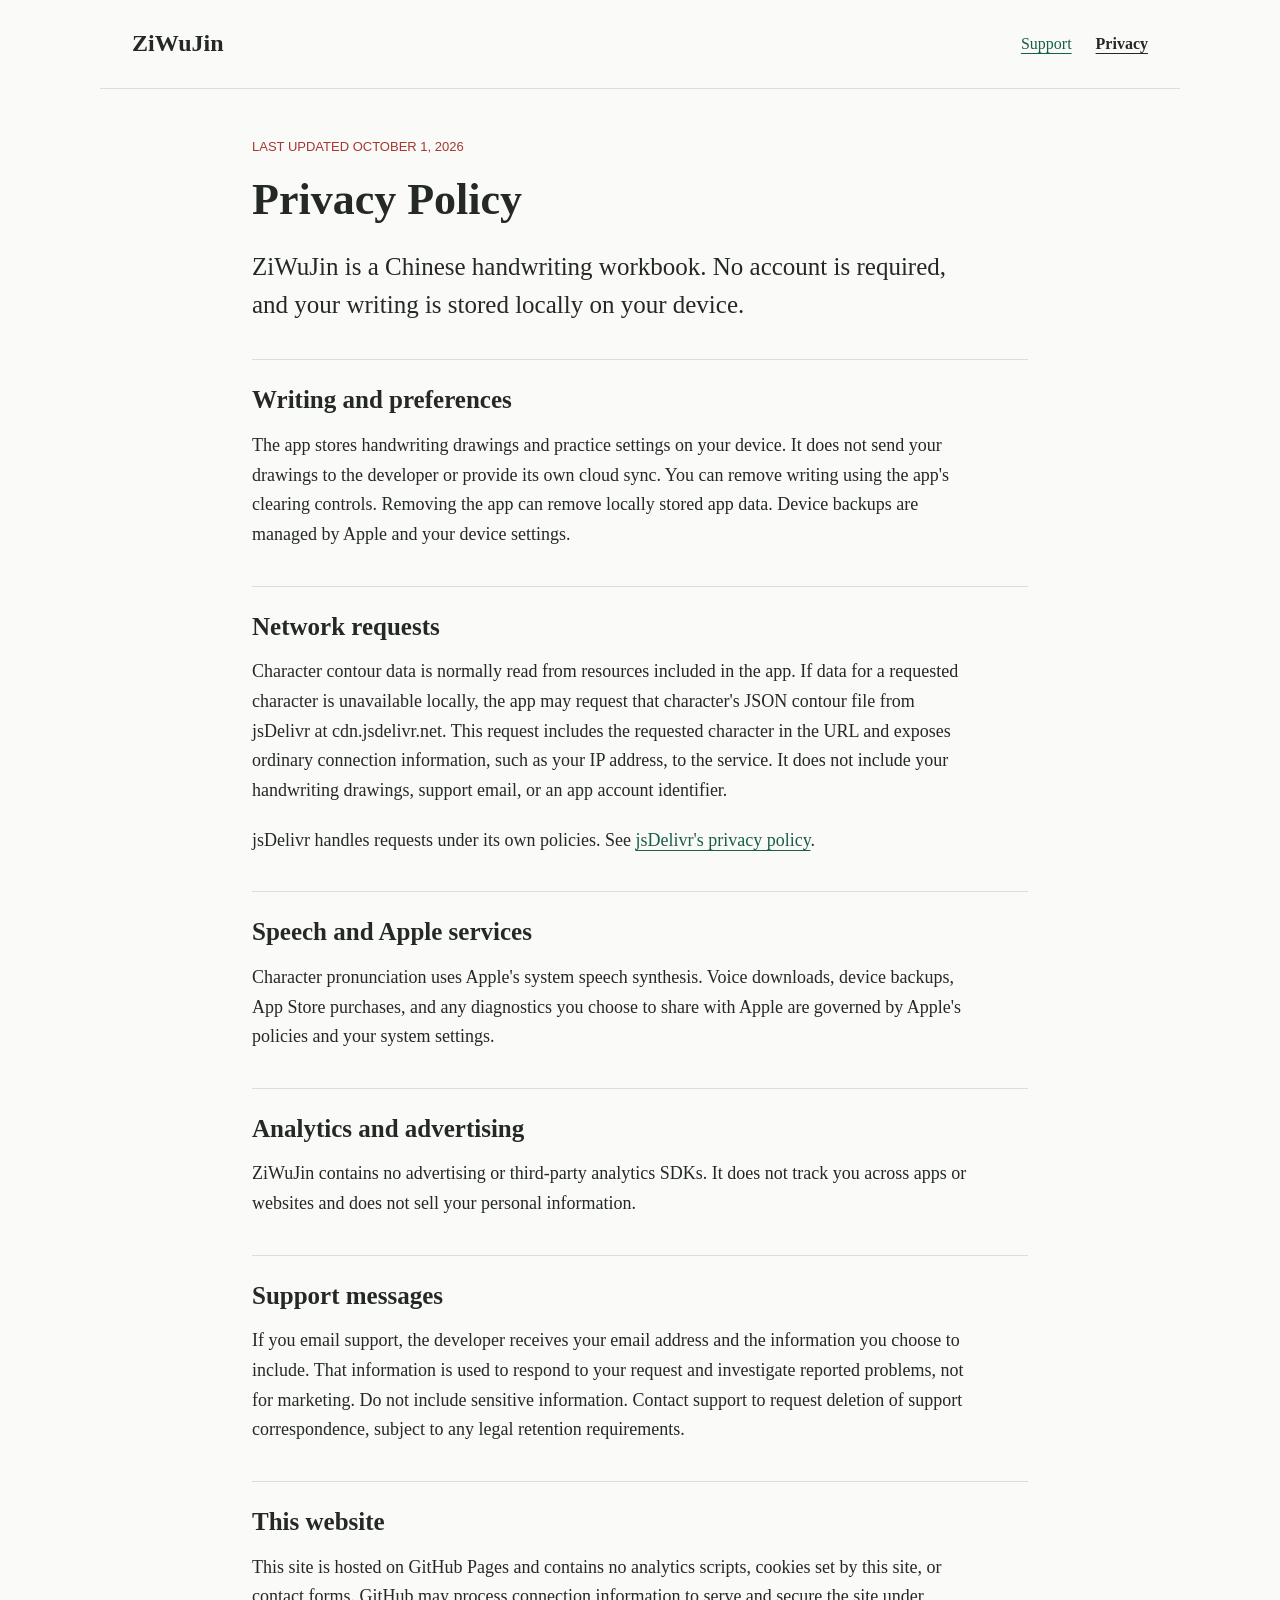
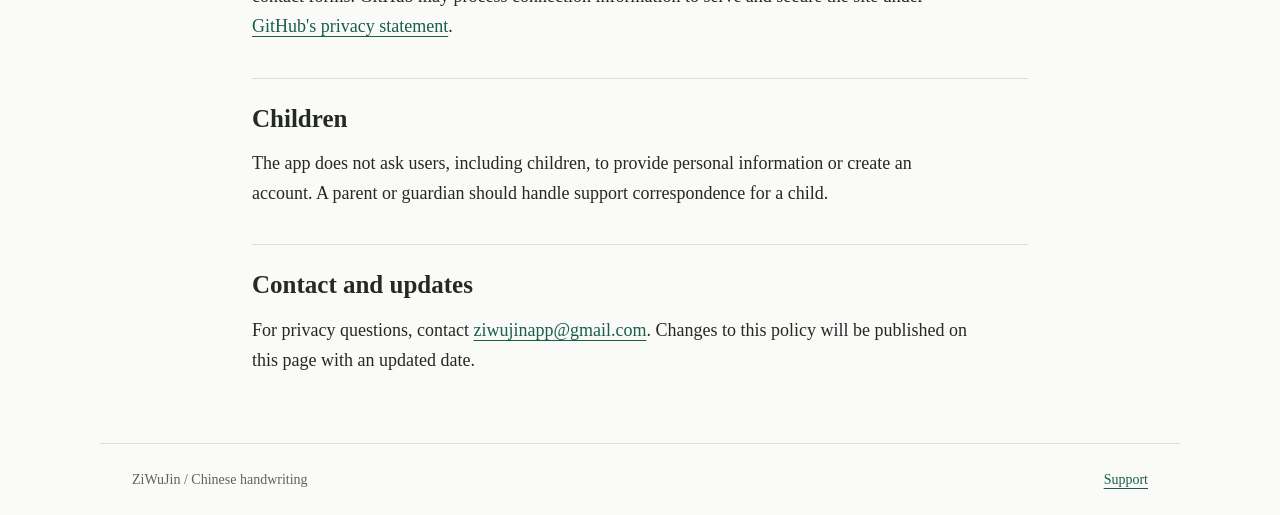
==== privacy.html @ a8445319 "Publish ZiWuJin support and privacy website" ====
<!doctype html>
<html lang="en">
<head>
  <meta charset="utf-8">
  <meta name="viewport" content="width=device-width, initial-scale=1">
  <meta name="description" content="ZiWuJin privacy policy: local writing storage, network requests, and support contact information.">
  <title>Privacy Policy | ZiWuJin</title>
  <link rel="stylesheet" href="style.css">
  <link rel="icon" href="app-icon.png">
</head>
<body>
  <header><a class="brand" href="index.html">ZiWuJin</a><nav aria-label="Main"><a href="support.html">Support</a><a aria-current="page" href="privacy.html">Privacy</a></nav></header>
  <main class="document">
    <p class="eyebrow">Last updated October 1, 2026</p><h1>Privacy Policy</h1>
    <p class="lead">ZiWuJin is a Chinese handwriting workbook. No account is required, and your writing is stored locally on your device.</p>
    <section><h2>Writing and preferences</h2><p>The app stores handwriting drawings and practice settings on your device. It does not send your drawings to the developer or provide its own cloud sync. You can remove writing using the app's clearing controls. Removing the app can remove locally stored app data. Device backups are managed by Apple and your device settings.</p></section>
    <section><h2>Network requests</h2><p>Character contour data is normally read from resources included in the app. If data for a requested character is unavailable locally, the app may request that character's JSON contour file from jsDelivr at cdn.jsdelivr.net. This request includes the requested character in the URL and exposes ordinary connection information, such as your IP address, to the service. It does not include your handwriting drawings, support email, or an app account identifier.</p><p>jsDelivr handles requests under its own policies. See <a href="https://www.jsdelivr.com/terms/privacy-policy-jsdelivr-net">jsDelivr's privacy policy</a>.</p></section>
    <section><h2>Speech and Apple services</h2><p>Character pronunciation uses Apple's system speech synthesis. Voice downloads, device backups, App Store purchases, and any diagnostics you choose to share with Apple are governed by Apple's policies and your system settings.</p></section>
    <section><h2>Analytics and advertising</h2><p>ZiWuJin contains no advertising or third-party analytics SDKs. It does not track you across apps or websites and does not sell your personal information.</p></section>
    <section><h2>Support messages</h2><p>If you email support, the developer receives your email address and the information you choose to include. That information is used to respond to your request and investigate reported problems, not for marketing. Do not include sensitive information. Contact support to request deletion of support correspondence, subject to any legal retention requirements.</p></section>
    <section><h2>This website</h2><p>This site is hosted on GitHub Pages and contains no analytics scripts, cookies set by this site, or contact forms. GitHub may process connection information to serve and secure the site under <a href="https://docs.github.com/en/site-policy/privacy-policies/github-general-privacy-statement">GitHub's privacy statement</a>.</p></section>
    <section><h2>Children</h2><p>The app does not ask users, including children, to provide personal information or create an account. A parent or guardian should handle support correspondence for a child.</p></section>
    <section><h2>Contact and updates</h2><p>For privacy questions, contact <a href="mailto:ziwujinapp@gmail.com">ziwujinapp@gmail.com</a>. Changes to this policy will be published on this page with an updated date.</p></section>
  </main>
  <footer><span>ZiWuJin / Chinese handwriting</span><a href="support.html">Support</a></footer>
</body>
</html>
---- style.css ----
:root { --ink: #242926; --muted: #59645d; --paper: #fafbf9; --green: #185e48; --red: #a53730; --line: #d9dfd9; }
* { box-sizing: border-box; }
body { margin: 0; color: var(--ink); background: var(--paper); font: 18px/1.65 Georgia, 'Times New Roman', serif; letter-spacing: 0; }
a { color: var(--green); text-underline-offset: 4px; overflow-wrap: anywhere; }
a:hover { color: var(--red); }
a:focus-visible { outline: 3px solid var(--red); outline-offset: 5px; }
header, footer { max-width: 1080px; margin: auto; padding: 24px 32px; display: flex; align-items: center; justify-content: space-between; gap: 24px; }
header { border-bottom: 1px solid var(--line); }
.brand { font-size: 24px; font-weight: bold; text-decoration: none; color: var(--ink); }
nav { display: flex; gap: 24px; font-size: 16px; }
nav [aria-current] { color: var(--ink); font-weight: bold; }
main { max-width: 1080px; margin: auto; }
.intro { padding: 56px 32px 48px; background-image: linear-gradient(#d9dfd944 1px, transparent 1px), linear-gradient(90deg, #d9dfd944 1px, transparent 1px); background-size: 64px 64px; }
.app-icon { display: block; width: 128px; height: 128px; border-radius: 8px; margin-bottom: 28px; }
.eyebrow { color: var(--red); font: 13px/1.5 'Trebuchet MS', sans-serif; text-transform: uppercase; letter-spacing: 0; }
h1 { font-size: 64px; line-height: 1.1; margin: 12px 0 24px; overflow-wrap: anywhere; }
h2 { font-size: 25px; line-height: 1.3; margin: 0 0 14px; }
p { margin: 0 0 20px; max-width: 720px; }
.lead { font-size: 25px; line-height: 1.5; }
.details { display: grid; grid-template-columns: 1fr 1fr; gap: 48px; padding: 40px 32px; border-top: 1px solid var(--line); border-bottom: 1px solid var(--line); }
.details p { color: var(--muted); }
.contact { padding: 40px 32px; }
.document { max-width: 840px; padding: 48px 32px; }
.document h1 { font-size: 44px; }
.document section { margin-top: 36px; padding-top: 24px; border-top: 1px solid var(--line); }
footer { border-top: 1px solid var(--line); color: var(--muted); font-size: 14px; }
@media (max-width: 600px) {
  header, footer { padding: 20px; gap: 16px; flex-wrap: wrap; }
  nav { gap: 16px; }
  .intro, .document { padding: 36px 20px; }
  h1 { font-size: 48px; }
  .document h1 { font-size: 36px; }
  .lead { font-size: 22px; }
  .details { grid-template-columns: 1fr; padding: 28px 20px; gap: 20px; }
  .contact { padding: 32px 20px; }
}
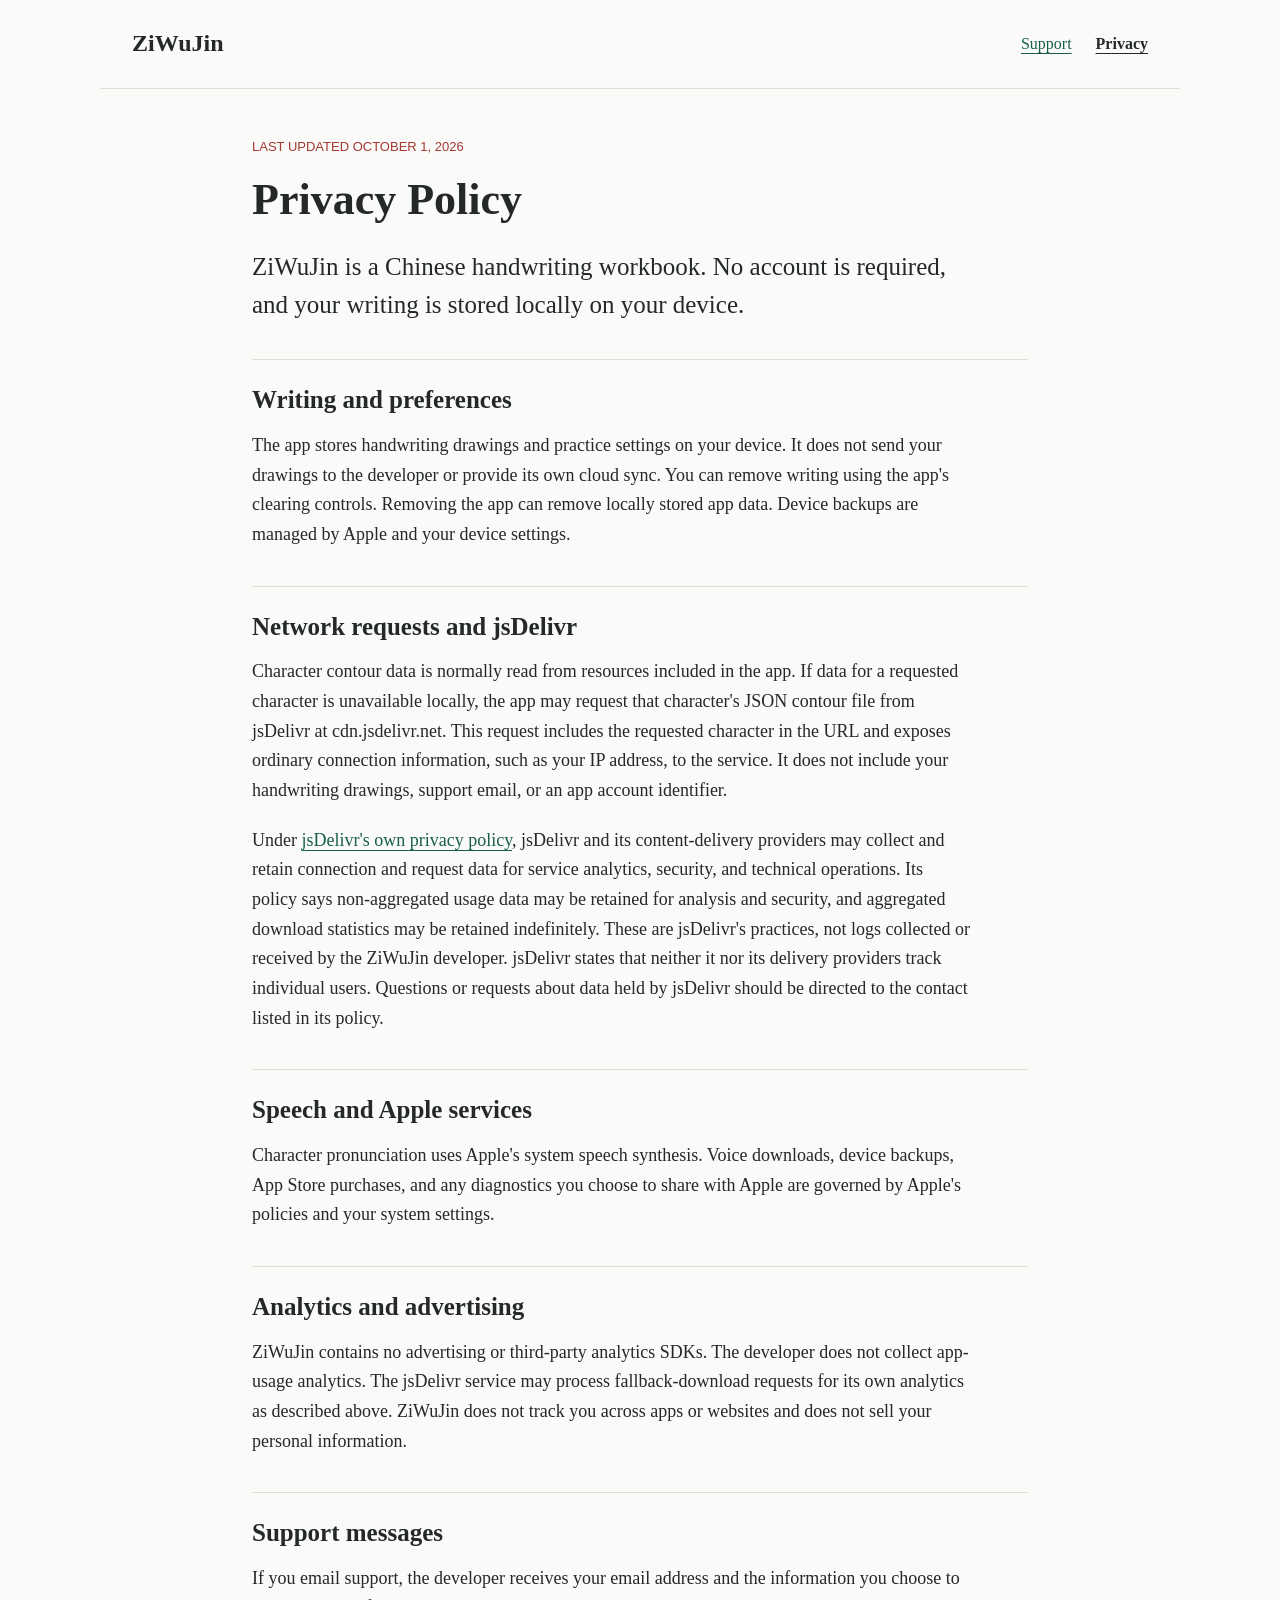
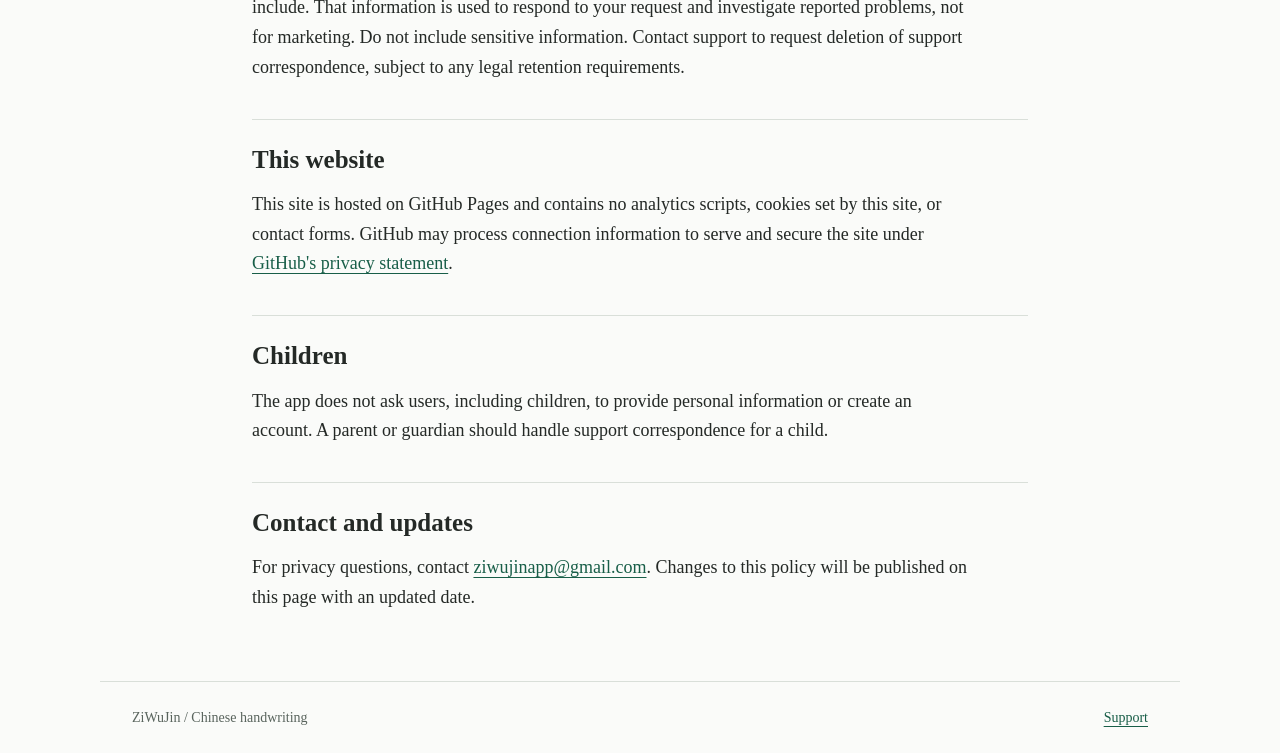
==== commit bae5f310: "Clarify jsDelivr data retention and developer practices" ====
--- a/privacy.html
+++ b/privacy.html
@@ -14,9 +14,9 @@
     <p class="eyebrow">Last updated October 1, 2026</p><h1>Privacy Policy</h1>
     <p class="lead">ZiWuJin is a Chinese handwriting workbook. No account is required, and your writing is stored locally on your device.</p>
     <section><h2>Writing and preferences</h2><p>The app stores handwriting drawings and practice settings on your device. It does not send your drawings to the developer or provide its own cloud sync. You can remove writing using the app's clearing controls. Removing the app can remove locally stored app data. Device backups are managed by Apple and your device settings.</p></section>
-    <section><h2>Network requests</h2><p>Character contour data is normally read from resources included in the app. If data for a requested character is unavailable locally, the app may request that character's JSON contour file from jsDelivr at cdn.jsdelivr.net. This request includes the requested character in the URL and exposes ordinary connection information, such as your IP address, to the service. It does not include your handwriting drawings, support email, or an app account identifier.</p><p>jsDelivr handles requests under its own policies. See <a href="https://www.jsdelivr.com/terms/privacy-policy-jsdelivr-net">jsDelivr's privacy policy</a>.</p></section>
+    <section><h2>Network requests and jsDelivr</h2><p>Character contour data is normally read from resources included in the app. If data for a requested character is unavailable locally, the app may request that character's JSON contour file from jsDelivr at cdn.jsdelivr.net. This request includes the requested character in the URL and exposes ordinary connection information, such as your IP address, to the service. It does not include your handwriting drawings, support email, or an app account identifier.</p><p>Under <a href="https://www.jsdelivr.com/terms/privacy-policy-jsdelivr-net">jsDelivr's own privacy policy</a>, jsDelivr and its content-delivery providers may collect and retain connection and request data for service analytics, security, and technical operations. Its policy says non-aggregated usage data may be retained for analysis and security, and aggregated download statistics may be retained indefinitely. These are jsDelivr's practices, not logs collected or received by the ZiWuJin developer. jsDelivr states that neither it nor its delivery providers track individual users. Questions or requests about data held by jsDelivr should be directed to the contact listed in its policy.</p></section>
     <section><h2>Speech and Apple services</h2><p>Character pronunciation uses Apple's system speech synthesis. Voice downloads, device backups, App Store purchases, and any diagnostics you choose to share with Apple are governed by Apple's policies and your system settings.</p></section>
-    <section><h2>Analytics and advertising</h2><p>ZiWuJin contains no advertising or third-party analytics SDKs. It does not track you across apps or websites and does not sell your personal information.</p></section>
+    <section><h2>Analytics and advertising</h2><p>ZiWuJin contains no advertising or third-party analytics SDKs. The developer does not collect app-usage analytics. The jsDelivr service may process fallback-download requests for its own analytics as described above. ZiWuJin does not track you across apps or websites and does not sell your personal information.</p></section>
     <section><h2>Support messages</h2><p>If you email support, the developer receives your email address and the information you choose to include. That information is used to respond to your request and investigate reported problems, not for marketing. Do not include sensitive information. Contact support to request deletion of support correspondence, subject to any legal retention requirements.</p></section>
     <section><h2>This website</h2><p>This site is hosted on GitHub Pages and contains no analytics scripts, cookies set by this site, or contact forms. GitHub may process connection information to serve and secure the site under <a href="https://docs.github.com/en/site-policy/privacy-policies/github-general-privacy-statement">GitHub's privacy statement</a>.</p></section>
     <section><h2>Children</h2><p>The app does not ask users, including children, to provide personal information or create an account. A parent or guardian should handle support correspondence for a child.</p></section>
